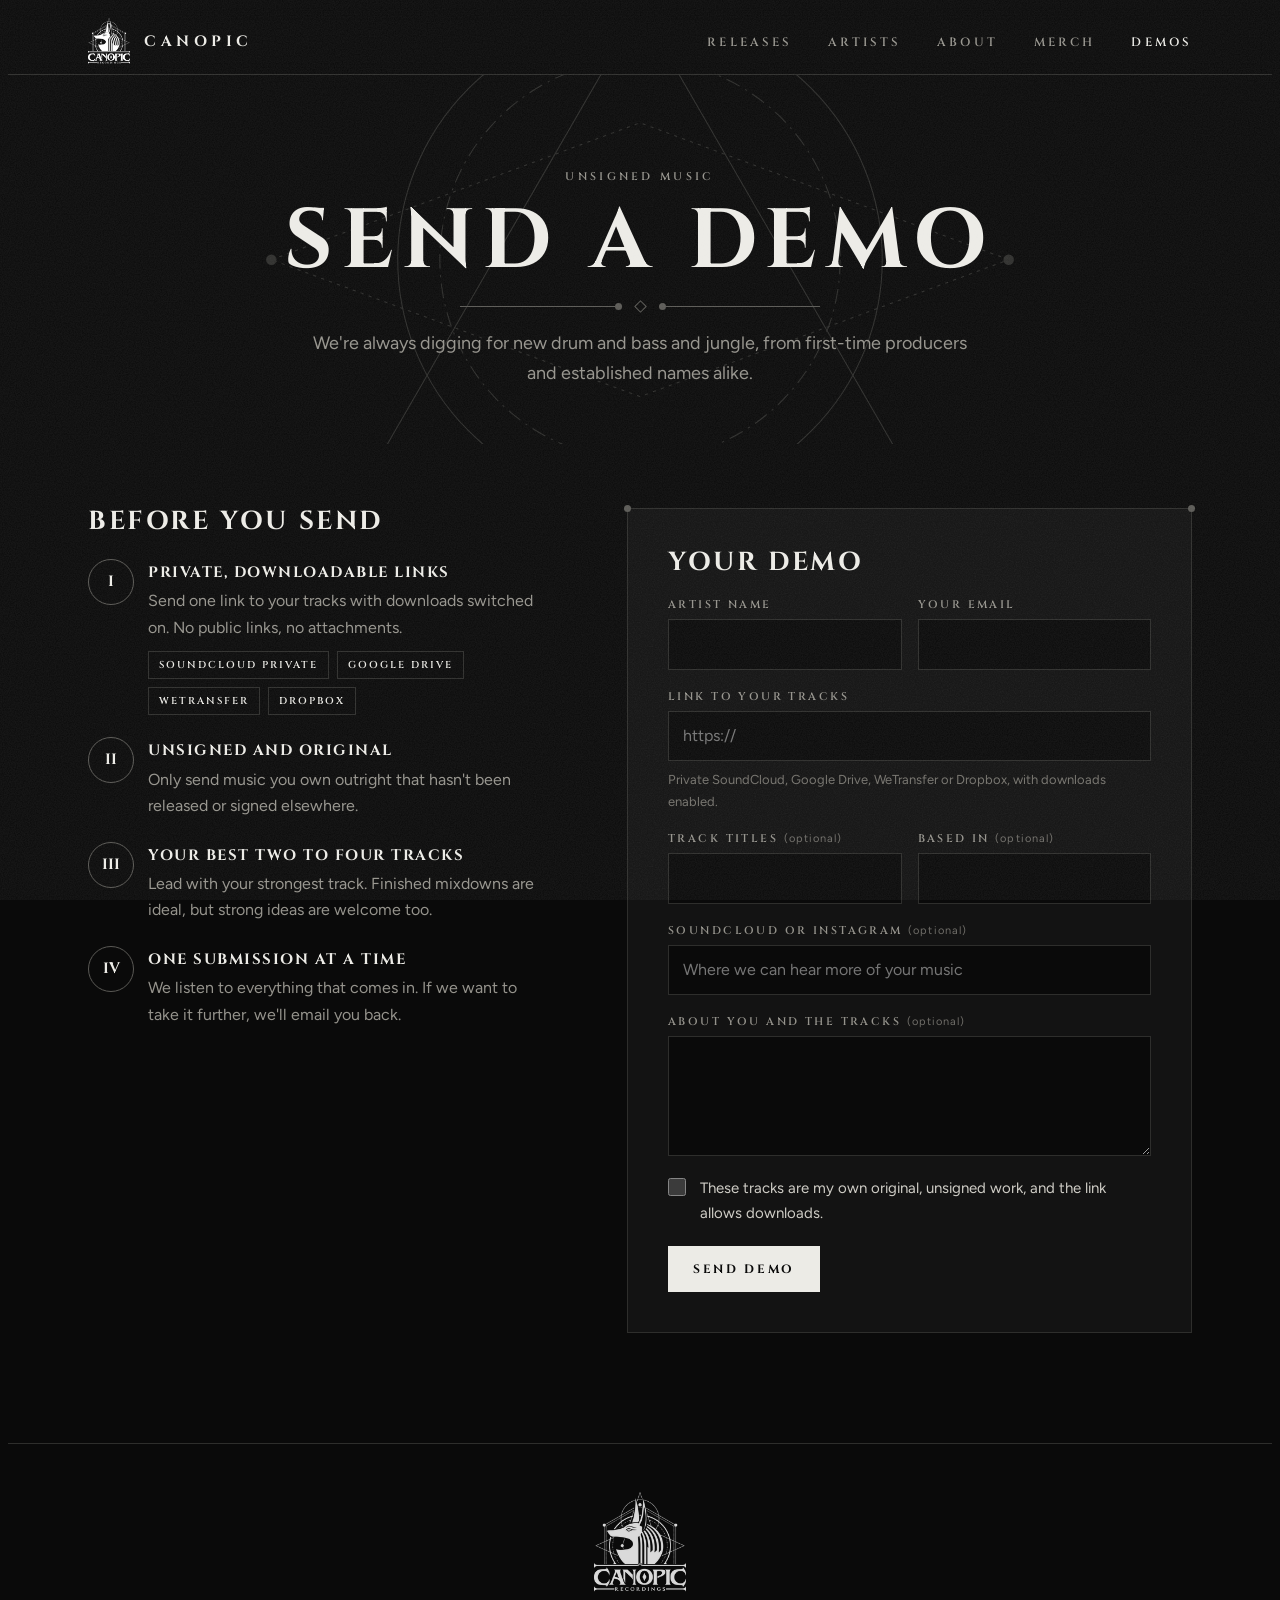
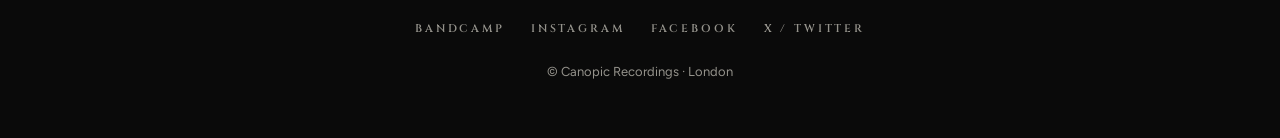
==== demos/index.html @ 383d0aff "Add demo submissions page New /demos/ page with submission guidelines and a form that forwards to th" ====
<!doctype html>
<html lang="en-GB">
<head>
<meta charset="utf-8">
<meta name="viewport" content="width=device-width, initial-scale=1, viewport-fit=cover">
<title>Send a Demo · Canopic Recordings</title>
<meta name="description" content="Send your drum and bass or jungle demo to Canopic Recordings.">
<meta property="og:title" content="Send a demo to Canopic Recordings">
<meta property="og:description" content="Unsigned drum and bass and jungle. Private download links only.">
<meta property="og:image" content="https://canopicrecordings.com/assets/share.jpg">
<meta property="og:url" content="https://canopicrecordings.com/demos/">
<meta name="twitter:card" content="summary_large_image">
<meta name="theme-color" content="#0a0a0a">
<link rel="icon" type="image/png" href="/assets/favicon.png">
<link rel="apple-touch-icon" href="/assets/apple-touch-icon.png">
<link rel="preconnect" href="https://fonts.googleapis.com">
<link rel="preconnect" href="https://fonts.gstatic.com" crossorigin>
<link rel="stylesheet" href="https://fonts.googleapis.com/css2?family=Cinzel:wght@400;600;700;800&family=Figtree:wght@400;500;600&display=swap">
<link rel="stylesheet" href="/assets/site.css">
<style>
.demo-hero { padding-block: clamp(48px, 8vw, 96px) clamp(32px, 5vw, 56px); text-align: center; position: relative; overflow: hidden; }
.demo-hero .geo { position: absolute; inset: 0; width: 100%; height: 100%; color: var(--line); pointer-events: none; }
.demo-hero .wrap { position: relative; display: grid; justify-items: center; gap: 18px; }
.demo-hero h1 { margin: 0; font: 700 clamp(40px, 7vw, 84px)/1 var(--display); text-transform: uppercase; letter-spacing: .1em; text-wrap: balance; }
.demo-hero p { margin: 0; max-width: 56ch; color: var(--ash); font-size: 18px; }
.demo-hero .rule { width: min(100%, 360px); }

.demo-grid { display: grid; grid-template-columns: minmax(0, .9fr) minmax(0, 1.1fr); gap: clamp(32px, 6vw, 80px); align-items: start; padding-block: clamp(32px, 5vw, 64px) clamp(64px, 9vw, 110px); }
.guide h2 { margin: 0 0 22px; font: 700 26px/1.1 var(--display); text-transform: uppercase; letter-spacing: .1em; }
.guide ol { list-style: none; margin: 0; padding: 0; display: grid; gap: 22px; counter-reset: g; }
.guide li { display: grid; grid-template-columns: 44px minmax(0, 1fr); gap: 16px; counter-increment: g; }
.guide li::before { content: counter(g, upper-roman); font: 700 15px/44px var(--display); text-align: center; width: 44px; height: 44px; border: 1px solid var(--line-hi); border-radius: 50%; color: var(--bone); }
.guide h3 { margin: 4px 0 6px; font: 700 15px/1.3 var(--display); letter-spacing: .1em; text-transform: uppercase; }
.guide p { margin: 0; color: var(--ash); }
.guide .ok-links { display: flex; flex-wrap: wrap; gap: 8px; margin-top: 10px; }
.guide .ok-links span { font: 600 10px/1 var(--display); letter-spacing: .2em; text-transform: uppercase; border: 1px solid var(--line); padding: 8px 10px; color: var(--bone); }

.demo-form { position: relative; border: 1px solid var(--line); background: var(--stone); padding: clamp(22px, 3.4vw, 40px); display: grid; gap: 20px; }
.demo-form::before, .demo-form::after { content: ""; position: absolute; width: 7px; height: 7px; border-radius: 50%; background: var(--line-hi); top: -4px; }
.demo-form::before { left: -4px; } .demo-form::after { right: -4px; }
.demo-form h2 { margin: 0; font: 700 26px/1.1 var(--display); text-transform: uppercase; letter-spacing: .1em; }
.row { display: grid; grid-template-columns: minmax(0, 1fr) minmax(0, 1fr); gap: 16px; }
.field { display: grid; gap: 8px; min-width: 0; }
.field label { font: 600 11px/1.2 var(--display); letter-spacing: .22em; text-transform: uppercase; color: var(--ash); }
.field label em { font-style: normal; color: #6f6d68; letter-spacing: .1em; text-transform: none; font-family: var(--body); font-weight: 400; }
.field input, .field textarea { width: 100%; font: 400 16px/1.4 var(--body); padding: 13px 14px; background: var(--ink); color: var(--bone); border: 1px solid var(--line); border-radius: 0; }
.field input:focus, .field textarea:focus { outline: 1px solid var(--bone); outline-offset: 0; border-color: var(--bone); }
.field textarea { min-height: 120px; resize: vertical; }
.field .hint { font-size: 13px; color: #74726c; margin: 0; }
.field.bad input { border-color: #b0544a; }
.field .err { font-size: 13px; color: #d9776c; margin: 0; }
.check { display: grid; grid-template-columns: 20px minmax(0, 1fr); gap: 12px; align-items: start; font-size: 15px; color: #cfcdc6; }
.check input { width: 18px; height: 18px; margin: 2px 0 0; accent-color: #ecebe6; }
.hp { position: absolute; left: -9999px; width: 1px; height: 1px; overflow: hidden; }
.demo-form .btn { justify-self: start; }
.demo-form .btn[disabled] { opacity: .5; cursor: wait; }
.status { margin: 0; font-size: 15px; }
.status.ok { color: var(--bone); border-left: 2px solid var(--bone); padding-left: 12px; }
.status.bad { color: #d9776c; }
.sent { display: grid; gap: 14px; justify-items: start; }
.sent h2 { margin: 0; }
.sent p { margin: 0; color: var(--ash); }

@media (max-width: 860px) { .demo-grid { grid-template-columns: minmax(0, 1fr); } }
@media (max-width: 520px) { .row { grid-template-columns: minmax(0, 1fr); } }
</style>
</head>
<body>

<header class="top">
  <div class="wrap">
    <a class="logo" href="/" aria-label="Canopic Recordings home">
      <img src="/assets/logo-white-sm.webp" alt="" width="160" height="174">
      <span>CANOPIC</span>
    </a>
    <nav aria-label="Main">
      <ul>
        <li><a href="/#releases">Releases</a></li>
        <li><a href="/#artists">Artists</a></li>
        <li><a href="/#about">About</a></li>
        <li><a href="https://canopicrecordings.bandcamp.com/merch">Merch</a></li>
        <li><a href="/demos/" aria-current="page" style="color:var(--bone)">Demos</a></li>
      </ul>
    </nav>
  </div>
</header>

<main>
  <section class="demo-hero">
    <svg class="geo" viewBox="0 0 1200 500" preserveAspectRatio="xMidYMid slice" aria-hidden="true">
      <g fill="none" stroke="currentColor" stroke-width="1">
        <circle cx="600" cy="250" r="230"/>
        <circle cx="600" cy="250" r="190" stroke-dasharray="14 6 2 6"/>
        <path d="M600 10 L860 460 L340 460 Z"/>
        <path d="M250 250 L600 120 L950 250 L600 380 Z" stroke-dasharray="3 5"/>
      </g>
      <g fill="currentColor"><circle cx="600" cy="10" r="5"/><circle cx="250" cy="250" r="5"/><circle cx="950" cy="250" r="5"/></g>
    </svg>
    <div class="wrap">
      <span class="tag">Unsigned music</span>
      <h1>Send a demo</h1>
      <div class="rule"><b></b><i></i><b></b></div>
      <p>We're always digging for new drum and bass and jungle, from first-time producers and established names alike.</p>
    </div>
  </section>

  <div class="wrap demo-grid">
    <section class="guide" aria-labelledby="guide-h">
      <h2 id="guide-h">Before you send</h2>
      <ol>
        <li><div><h3>Private, downloadable links</h3>
          <p>Send one link to your tracks with downloads switched on. No public links, no attachments.</p>
          <div class="ok-links"><span>SoundCloud private</span><span>Google Drive</span><span>WeTransfer</span><span>Dropbox</span></div></div></li>
        <li><div><h3>Unsigned and original</h3>
          <p>Only send music you own outright that hasn't been released or signed elsewhere.</p></div></li>
        <li><div><h3>Your best two to four tracks</h3>
          <p>Lead with your strongest track. Finished mixdowns are ideal, but strong ideas are welcome too.</p></div></li>
        <li><div><h3>One submission at a time</h3>
          <p>We listen to everything that comes in. If we want to take it further, we'll email you back.</p></div></li>
      </ol>
    </section>

    <form class="demo-form" id="demo-form" novalidate>
      <h2>Your demo</h2>
      <div class="row">
        <div class="field"><label for="artist">Artist name</label><input id="artist" name="artist_name" autocomplete="nickname" required></div>
        <div class="field"><label for="email">Your email</label><input id="email" name="email" type="email" autocomplete="email" required></div>
      </div>
      <div class="field">
        <label for="link">Link to your tracks</label>
        <input id="link" name="demo_link" type="url" inputmode="url" placeholder="https://" required>
        <p class="hint">Private SoundCloud, Google Drive, WeTransfer or Dropbox, with downloads enabled.</p>
      </div>
      <div class="row">
        <div class="field"><label for="tracks">Track titles <em>(optional)</em></label><input id="tracks" name="track_titles"></div>
        <div class="field"><label for="where">Based in <em>(optional)</em></label><input id="where" name="location" autocomplete="address-level2"></div>
      </div>
      <div class="field"><label for="socials">SoundCloud or Instagram <em>(optional)</em></label><input id="socials" name="socials" placeholder="Where we can hear more of your music"></div>
      <div class="field"><label for="msg">About you and the tracks <em>(optional)</em></label><textarea id="msg" name="message"></textarea></div>
      <label class="check"><input type="checkbox" id="own" name="confirmed_original_unsigned" value="Yes" required><span>These tracks are my own original, unsigned work, and the link allows downloads.</span></label>
      <input type="checkbox" name="botcheck" class="hp" tabindex="-1" autocomplete="off" aria-hidden="true">
      <button class="btn solid" type="submit" id="send">Send demo</button>
      <p class="status" id="status" role="status" hidden></p>
    </form>
  </div>
</main>

<footer>
  <div class="wrap">
    <img src="/assets/logo-white-sm.webp" alt="Canopic Recordings" width="160" height="174">
    <ul>
      <li><a href="https://canopicrecordings.bandcamp.com">Bandcamp</a></li>
      <li><a href="https://www.instagram.com/canopicrecordings/">Instagram</a></li>
      <li><a href="https://www.facebook.com/canopicrecs">Facebook</a></li>
      <li><a href="https://twitter.com/canopicrecs">X / Twitter</a></li>
    </ul>
    <span class="note">© Canopic Recordings · London</span>
  </div>
</footer>

<script>
// Submissions go through Web3Forms, which forwards them to the label inbox.
// The access key is an alias for the inbox and is safe to publish; the address itself never appears here.
const ACCESS_KEY = "";

const form = document.getElementById("demo-form");
const status = document.getElementById("status");
const btn = document.getElementById("send");

function say(text, kind) { status.textContent = text; status.className = "status " + kind; status.hidden = false; }
function mark(id, msg) {
  const f = document.getElementById(id).closest(".field");
  if (!f) return;
  f.classList.add("bad");
  if (!f.querySelector(".err")) { const p = document.createElement("p"); p.className = "err"; p.textContent = msg; f.appendChild(p); }
}
form.addEventListener("input", e => { const f = e.target.closest(".field"); if (f) { f.classList.remove("bad"); f.querySelector(".err")?.remove(); } });

form.addEventListener("submit", async e => {
  e.preventDefault();
  status.hidden = true;
  let ok = true;
  const v = id => document.getElementById(id).value.trim();
  if (!v("artist")) { mark("artist", "Add your artist name."); ok = false; }
  if (!/^\S+@\S+\.\S+$/.test(v("email"))) { mark("email", "Add an email address we can reply to."); ok = false; }
  if (!/^https?:\/\/\S+\.\S+/.test(v("link"))) { mark("link", "Paste the full link, starting with https://"); ok = false; }
  if (!document.getElementById("own").checked) { say("Tick the box to confirm the tracks are yours and unsigned.", "bad"); ok = false; }
  if (!ok) return;
  if (!ACCESS_KEY) { say("Demo submissions open very soon. Please check back shortly.", "bad"); return; }

  const data = Object.fromEntries(new FormData(form));
  data.access_key = ACCESS_KEY;
  data.subject = "Demo: " + data.artist_name;
  data.from_name = "Canopic website";
  data.replyto = data.email;
  btn.disabled = true; btn.textContent = "Sending…";
  try {
    const res = await fetch("https://api.web3forms.com/submit", { method: "POST", headers: { "Content-Type": "application/json", "Accept": "application/json" }, body: JSON.stringify(data) });
    const out = await res.json().catch(() => ({}));
    if (!res.ok || out.success === false) throw new Error(out.message || "send failed");
    form.innerHTML = `<div class="sent"><span class="tag">Received</span><h2>Thanks, ${data.artist_name.replace(/[<>&"]/g, "")}</h2><p>Your demo is with us. We listen to everything, and if we want to take it further we'll email you at the address you gave.</p><a class="btn ghost" href="/">Back to the label</a></div>`;
  } catch (err) {
    btn.disabled = false; btn.textContent = "Send demo";
    say("That didn't send. Check your connection and try again in a moment.", "bad");
  }
});
</script>
</body>
</html>
---- assets/site.css ----
/* Layout: the label's own sleeve. Black stone ground with grain, bone-white type, thin sacred-geometry linework from the logo (circles, triangles, dotted orbits, dot nodes), Cinzel capitals echoing RECORDINGS. Monochrome by design. */
:root {
  color-scheme: dark;
  --ink: #0a0a0a;
  --stone: #131313;
  --line: #2e2e2c;
  --line-hi: #5a5955;
  --bone: #ecebe6;
  --ash: #95938c;
  --display: "Cinzel", "Trajan Pro", "Times New Roman", serif;
  --body: "Figtree", "Helvetica Neue", Arial, sans-serif;
  --gutter: clamp(16px, 4vw, 48px);
  --grain: url("data:image/svg+xml;utf8,<svg xmlns='http://www.w3.org/2000/svg' width='220' height='220'><filter id='n'><feTurbulence type='fractalNoise' baseFrequency='.85' numOctaves='3' stitchTiles='stitch'/><feColorMatrix values='0 0 0 0 1  0 0 0 0 1  0 0 0 0 1  0 0 0 .07 0'/></filter><rect width='100%' height='100%' filter='url(%23n)'/></svg>");
}
* { box-sizing: border-box; }
body { background: var(--ink); color: var(--bone); font: 400 16px/1.65 var(--body); }
body::before { content: ""; position: fixed; inset: 0; background-image: var(--grain); pointer-events: none; z-index: 50; mix-blend-mode: screen; }
a { color: inherit; }
a:focus-visible, button:focus-visible, input:focus-visible { outline: 1px solid var(--bone); outline-offset: 4px; }
.wrap { max-width: 1200px; margin: 0 auto; padding-inline: var(--gutter); }
.caps { font-family: var(--display); text-transform: uppercase; letter-spacing: .32em; }

/* concept ribbon */

/* nav */
header.top { position: sticky; top: env(safe-area-inset-top, 0px); z-index: 10; background: rgba(10,10,10,.9); backdrop-filter: blur(8px); border-bottom: 1px solid var(--line); }
header.top .wrap { display: flex; align-items: center; justify-content: space-between; gap: 16px; padding-block: 10px; flex-wrap: wrap; }
.logo { display: flex; align-items: center; gap: 14px; text-decoration: none; }
.logo img { height: 46px; width: auto; }
.logo span { font: 700 15px/1 var(--display); letter-spacing: .3em; }
nav ul { display: flex; gap: clamp(16px, 3vw, 36px); list-style: none; margin: 0; padding: 0; flex-wrap: wrap; }
nav a { font: 600 12px/1 var(--display); letter-spacing: .26em; text-transform: uppercase; text-decoration: none; color: var(--ash); }
nav a:hover { color: var(--bone); }

/* divider: the banner rule from the logo, nodes at the ends, a diamond at the centre */
.rule { display: flex; align-items: center; gap: 0; color: var(--line-hi); }
.rule::before, .rule::after { content: ""; flex: 1; height: 1px; background: currentColor; }
.rule i { width: 9px; height: 9px; border: 1px solid currentColor; transform: rotate(45deg); margin: 0 14px; flex: none; }
.rule b { width: 7px; height: 7px; border-radius: 50%; background: currentColor; flex: none; }

/* hero */
.hero { position: relative; overflow: hidden; padding-block: clamp(40px, 7vw, 88px); }
.hero .geo { position: absolute; inset: 0; width: 100%; height: 100%; color: var(--line); pointer-events: none; }
.hero-grid { position: relative; display: grid; grid-template-columns: minmax(0, 1.1fr) minmax(0, 1fr); gap: clamp(32px, 6vw, 80px); align-items: center; }
.hero-logo { width: min(100%, 420px); height: auto; display: block; filter: drop-shadow(0 0 40px rgba(0,0,0,.9)); }
.eyebrow { font: 600 12px/1 var(--display); letter-spacing: .34em; text-transform: uppercase; color: var(--ash); margin: 0 0 28px; }
.lede { max-width: 50ch; color: var(--ash); font-size: 18px; margin: 32px 0 0; text-wrap: pretty; }
.cta-row { display: flex; flex-wrap: wrap; gap: 12px; margin-top: 30px; }
.btn { display: inline-flex; align-items: center; justify-content: center; gap: 10px; font: 700 12px/1 var(--display); letter-spacing: .22em; text-transform: uppercase; padding: 16px 24px; text-decoration: none; border: 1px solid var(--bone); cursor: pointer; transition: background .2s, color .2s; }
.btn.solid { background: var(--bone); color: var(--ink); }
.btn.solid:hover { background: transparent; color: var(--bone); }
.btn.ghost { background: transparent; color: var(--bone); }
.btn.ghost:hover { background: var(--bone); color: var(--ink); }

/* featured release */
.feature { position: relative; background: var(--stone); border: 1px solid var(--line); padding: 18px; display: grid; gap: 18px; }
.feature::before, .feature::after { content: ""; position: absolute; width: 7px; height: 7px; border-radius: 50%; background: var(--line-hi); top: -4px; }
.feature::before { left: -4px; } .feature::after { right: -4px; }
.feature-art { width: 100%; height: auto; aspect-ratio: 1; object-fit: cover; display: block; max-width: 100%; }
.bc-player { border: 0; width: 100%; height: 180px; display: block; }
.feature-meta { display: flex; justify-content: space-between; align-items: end; gap: 14px; flex-wrap: wrap; }
.feature-meta h2 { margin: 6px 0 0; font: 700 28px/1.1 var(--display); letter-spacing: .06em; text-transform: uppercase; }
.feature-meta p { margin: 4px 0 0; color: var(--ash); }
.tag { font: 600 11px/1 var(--display); letter-spacing: .3em; text-transform: uppercase; color: var(--ash); }
.note { font: 400 13px/1.5 var(--body); color: var(--ash); margin: 0; }

/* sections */
section.block { padding-block: clamp(56px, 8vw, 100px); }
.sec-head { display: grid; justify-items: center; text-align: center; gap: 14px; margin-bottom: 44px; }
.sec-head h2 { margin: 0; font: 700 clamp(32px, 5vw, 56px)/1 var(--display); text-transform: uppercase; letter-spacing: .12em; text-wrap: balance; }
.sec-head p { margin: 0; color: var(--ash); max-width: 54ch; }
.sec-head .rule { width: min(100%, 360px); }

/* filters */
.filters { display: flex; gap: 8px; flex-wrap: wrap; justify-content: center; margin-bottom: 36px; }
.chip { font: 600 11px/1 var(--display); letter-spacing: .24em; text-transform: uppercase; padding: 12px 16px; background: transparent; color: var(--ash); border: 1px solid var(--line); cursor: pointer; }
.chip:hover { color: var(--bone); border-color: var(--line-hi); }
.chip[aria-pressed="true"] { color: var(--ink); background: var(--bone); border-color: var(--bone); }

/* release grid */
.grid { display: grid; grid-template-columns: repeat(auto-fill, minmax(min(100%, 220px), 1fr)); gap: clamp(18px, 2.6vw, 32px); }
.rel { display: grid; gap: 14px; text-decoration: none; align-content: start; }
.rel .art { position: relative; aspect-ratio: 1; max-width: 100%; overflow: hidden; background: var(--stone); border: 1px solid var(--line); }
.rel img, .rel canvas { width: 100%; height: 100%; object-fit: cover; display: block; transition: transform .5s ease, filter .5s ease; filter: grayscale(.15) brightness(.92); }
.rel .buy { position: absolute; left: 0; right: 0; bottom: 0; background: var(--bone); color: var(--ink); font: 700 11px/1 var(--display); letter-spacing: .24em; text-transform: uppercase; padding: 12px; text-align: center; transform: translateY(100%); transition: transform .25s ease; }
.rel:hover img, .rel:focus-visible img, .rel:hover canvas, .rel:focus-visible canvas { transform: scale(1.04); filter: none; }
.rel:hover .buy, .rel:focus-visible .buy { transform: none; }
.rel h3 { margin: 0; font: 700 17px/1.25 var(--display); text-transform: uppercase; letter-spacing: .06em; text-wrap: balance; }
.rel p { margin: 4px 0 0; color: var(--ash); font-size: 14px; }
.rel .kind { font: 600 10px/1 var(--display); letter-spacing: .3em; text-transform: uppercase; color: var(--ash); }
@media (hover: none) { .rel .buy { transform: none; } }

/* artists */
.roster { list-style: none; margin: 0 auto; padding: 0; display: flex; flex-wrap: wrap; justify-content: center; align-items: center; gap: 10px 0; max-width: 1000px; }
.roster li { display: flex; align-items: center; font: 600 clamp(22px, 3.6vw, 42px)/1.2 var(--display); text-transform: uppercase; letter-spacing: .08em; }
.roster li:not(:last-child)::after { content: ""; width: .22em; height: .22em; border: 1px solid var(--line-hi); transform: rotate(45deg); margin: 0 .7em; }
.roster a { text-decoration: none; color: var(--ash); transition: color .2s; }
.roster a:hover { color: var(--bone); }

/* about + newsletter */
.two { display: grid; grid-template-columns: minmax(0, 1fr) minmax(0, 1fr); gap: clamp(32px, 6vw, 80px); align-items: start; }
.about-h { margin: 18px 0 26px; font: 700 clamp(32px, 5vw, 56px)/1 var(--display); text-transform: uppercase; letter-spacing: .12em; }
.about p { font-size: 18px; max-width: 56ch; margin: 0 0 16px; color: #cfcdc6; }
.about .place { font: 600 12px/1 var(--display); letter-spacing: .34em; text-transform: uppercase; color: var(--ash); margin: 0; }
.signup { position: relative; border: 1px solid var(--line); background: var(--stone); padding: clamp(24px, 3vw, 40px); display: grid; gap: 16px; }
.signup h3 { margin: 0; font: 700 28px/1.1 var(--display); text-transform: uppercase; letter-spacing: .1em; }
.signup p { margin: 0; color: var(--ash); }
.signup form { display: flex; gap: 8px; flex-wrap: wrap; }
.signup label { flex-basis: 100%; font: 600 11px/1 var(--display); letter-spacing: .26em; text-transform: uppercase; color: var(--ash); }
.signup input { flex: 1 1 200px; min-width: 0; font: 400 16px/1 var(--body); padding: 14px; background: var(--ink); color: var(--bone); border: 1px solid var(--line); }
.signup input::placeholder { color: #5d5c58; }
.ok { color: var(--bone); font-size: 14px; }

/* footer */
footer { padding-block: 48px; color: var(--ash); border-top: 1px solid var(--line); }
footer .wrap { display: grid; justify-items: center; gap: 22px; text-align: center; }
footer img { width: 92px; height: auto; opacity: .85; }
footer ul { display: flex; gap: 26px; list-style: none; margin: 0; padding: 0; flex-wrap: wrap; justify-content: center; }
footer a { text-decoration: none; font: 600 11px/1 var(--display); letter-spacing: .26em; text-transform: uppercase; }
footer a:hover { color: var(--bone); }

@media (max-width: 860px) {
  .hero-grid, .two { grid-template-columns: minmax(0, 1fr); }
  .hero-copy { display: grid; justify-items: center; text-align: center; }
  .hero-logo { width: min(100%, 320px); }
  .cta-row { justify-content: center; }
}
@media (max-width: 520px) { .logo span { display: none; } }
@media (prefers-reduced-motion: reduce) {
    .rel img, .rel canvas, .rel .buy { transition: none; }
}
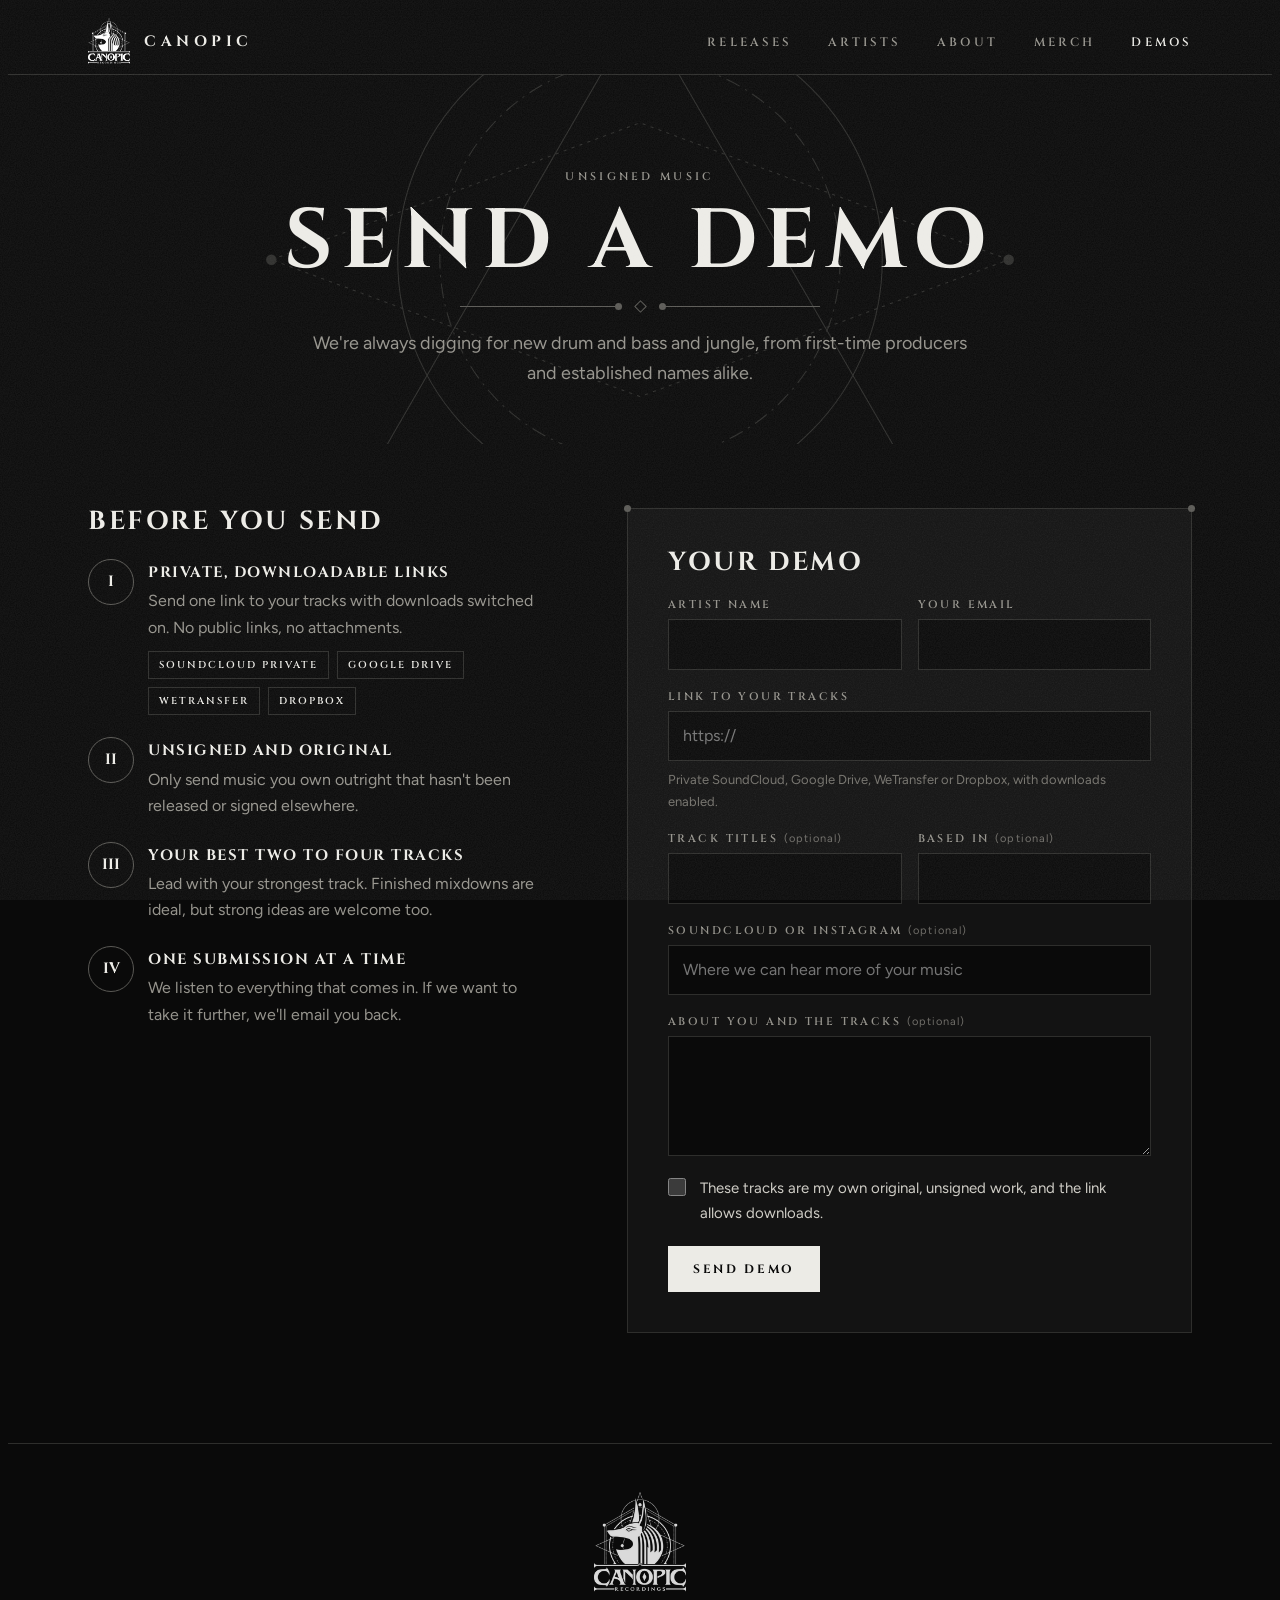
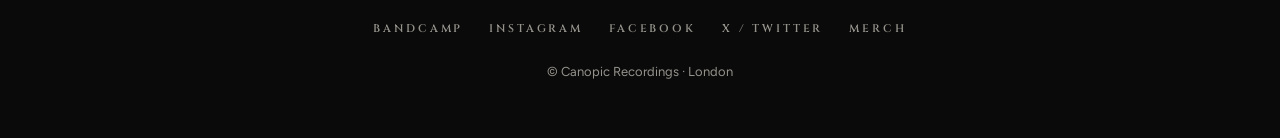
==== commit 59254f0f: "Add merch page New /merch/ page listing Bandcamp merch in the site's style: a single product shows a" ====
--- a/demos/index.html
+++ b/demos/index.html
@@ -78,7 +78,7 @@
         <li><a href="/#releases">Releases</a></li>
         <li><a href="/#artists">Artists</a></li>
         <li><a href="/#about">About</a></li>
-        <li><a href="https://canopicrecordings.bandcamp.com/merch">Merch</a></li>
+        <li><a href="/merch/">Merch</a></li>
         <li><a href="/demos/" aria-current="page" style="color:var(--bone)">Demos</a></li>
       </ul>
     </nav>
@@ -153,6 +153,7 @@
       <li><a href="https://www.instagram.com/canopicrecordings/">Instagram</a></li>
       <li><a href="https://www.facebook.com/canopicrecs">Facebook</a></li>
       <li><a href="https://twitter.com/canopicrecs">X / Twitter</a></li>
+      <li><a href="/merch/">Merch</a></li>
     </ul>
     <span class="note">© Canopic Recordings · London</span>
   </div>
@@ -161,7 +162,7 @@
 <script>
 // Submissions go through Web3Forms, which forwards them to the label inbox.
 // The access key is an alias for the inbox and is safe to publish; the address itself never appears here.
-const ACCESS_KEY = "";
+const ACCESS_KEY = "6c65a9f8-6f6e-41a8-bc76-ddb1ce89697c";
 
 const form = document.getElementById("demo-form");
 const status = document.getElementById("status");
--- a/assets/site.css
+++ b/assets/site.css
@@ -57,7 +57,25 @@
 .feature::before, .feature::after { content: ""; position: absolute; width: 7px; height: 7px; border-radius: 50%; background: var(--line-hi); top: -4px; }
 .feature::before { left: -4px; } .feature::after { right: -4px; }
 .feature-art { width: 100%; height: auto; aspect-ratio: 1; object-fit: cover; display: block; max-width: 100%; }
-.bc-player { border: 0; width: 100%; height: 180px; display: block; }
+.soon-art { position: relative; }
+.soon-stamp { position: absolute; top: 14px; left: 14px; background: var(--ink); color: var(--bone); border: 1px solid var(--bone); font: 700 11px/1 var(--display); letter-spacing: .3em; text-transform: uppercase; padding: 10px 12px; }
+.soon-copy { margin: 0; color: var(--ash); border-top: 1px solid var(--line); padding-top: 16px; }
+
+/* latest release strip */
+.latest-wrap { padding-block: 0 clamp(40px, 6vw, 72px); }
+.latest { position: relative; display: grid; grid-template-columns: 120px minmax(0, 290px) minmax(0, 1fr) auto; gap: 24px; align-items: center; background: var(--stone); border: 1px solid var(--line); padding: 14px; }
+.latest::before, .latest::after { content: ""; position: absolute; width: 7px; height: 7px; border-radius: 50%; background: var(--line-hi); top: 50%; margin-top: -4px; }
+.latest::before { left: -4px; } .latest::after { right: -4px; }
+.latest-art { width: 120px; height: 120px; object-fit: cover; display: block; }
+.latest-meta h2 { margin: 8px 0 0; font: 700 22px/1.1 var(--display); letter-spacing: .06em; text-transform: uppercase; }
+.latest-meta p { margin: 4px 0 0; color: var(--ash); }
+.latest-player { border: 0; width: 100%; height: 120px; display: block; min-width: 0; }
+@media (max-width: 1000px) {
+  .latest { grid-template-columns: 96px minmax(0, 1fr); }
+  .latest-art { width: 96px; height: 96px; }
+  .latest-player { grid-column: 1 / -1; }
+  .latest-buy { grid-column: 1 / -1; }
+}
 .feature-meta { display: flex; justify-content: space-between; align-items: end; gap: 14px; flex-wrap: wrap; }
 .feature-meta h2 { margin: 6px 0 0; font: 700 28px/1.1 var(--display); letter-spacing: .06em; text-transform: uppercase; }
 .feature-meta p { margin: 4px 0 0; color: var(--ash); }
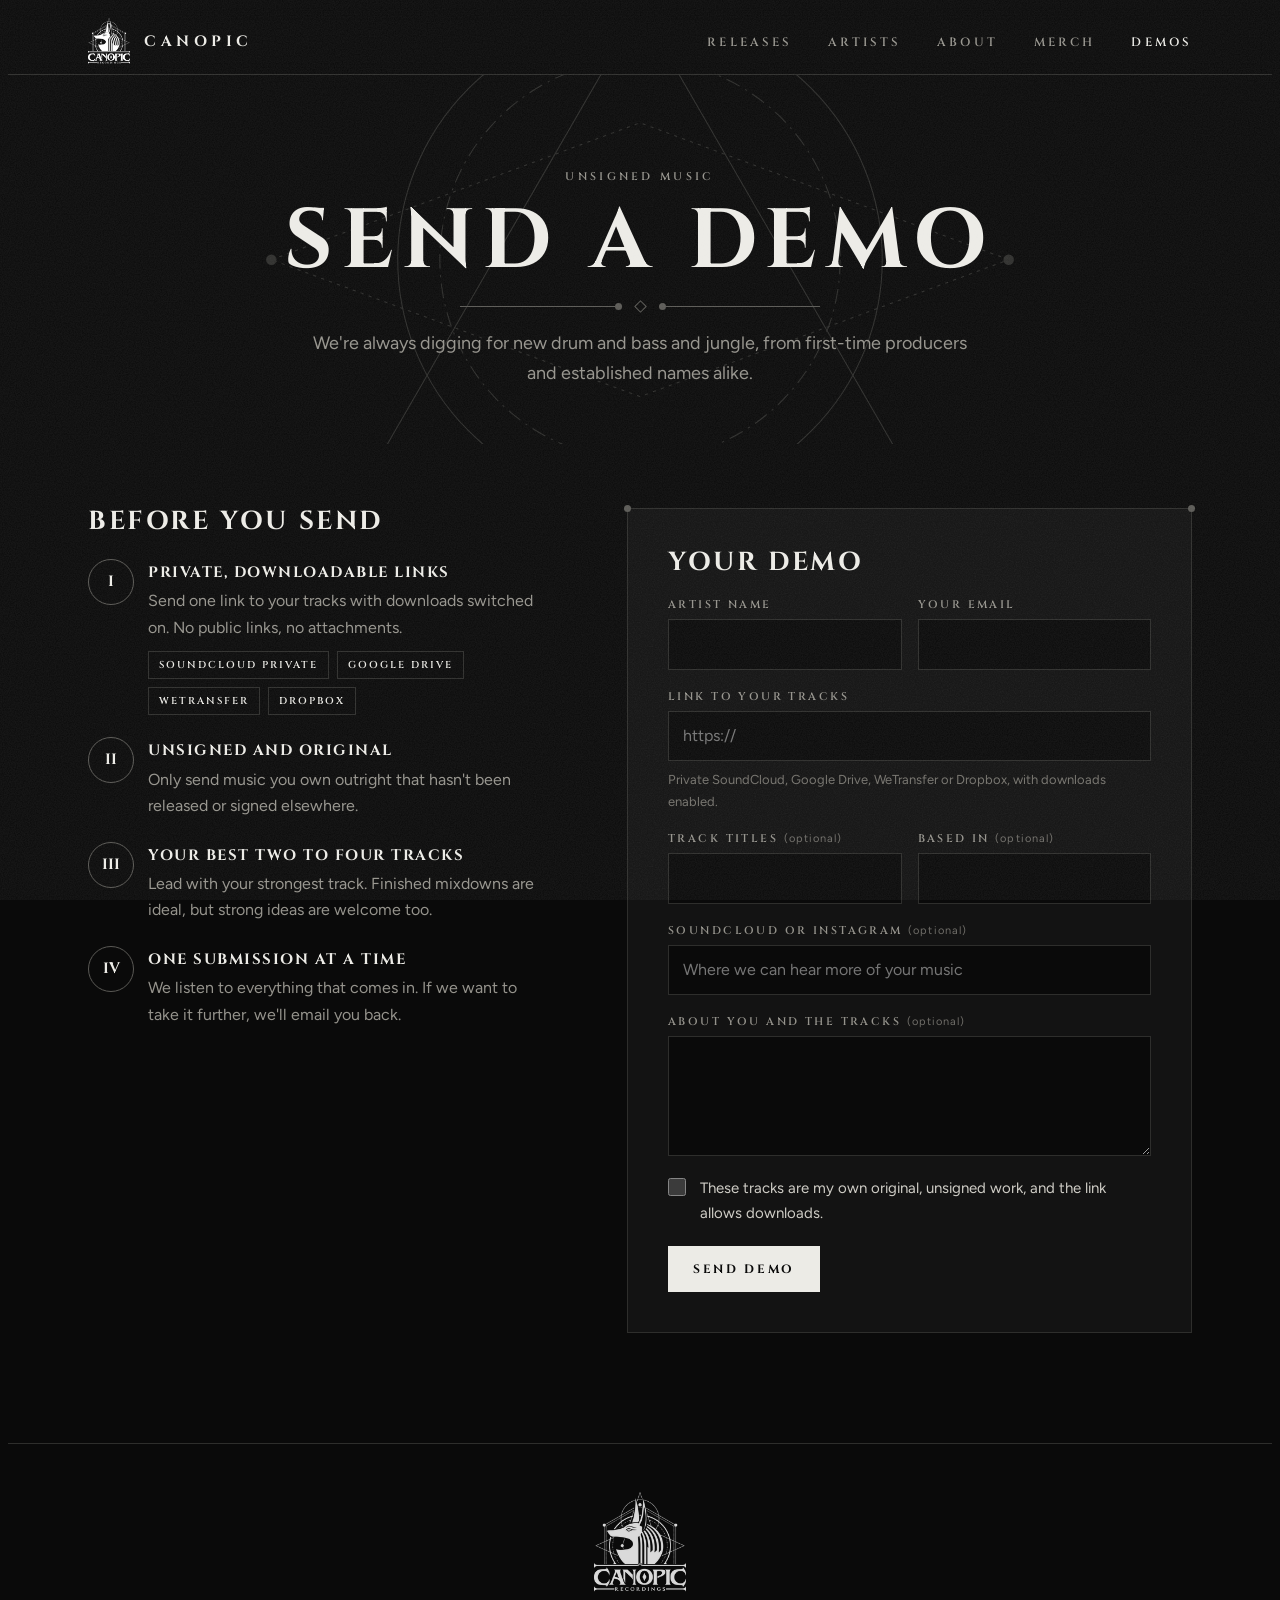
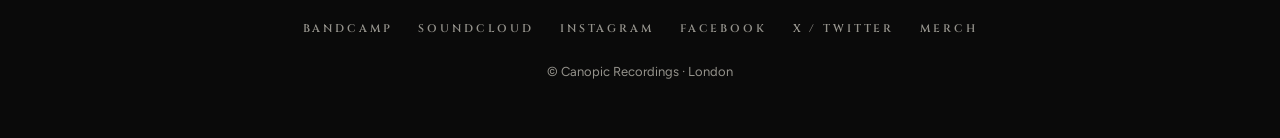
==== commit 111ef869: "Add SoundCloud link to the footer Links to the Aura - Canopic profile on every page.  Co-Authored-By" ====
--- a/demos/index.html
+++ b/demos/index.html
@@ -150,6 +150,7 @@
     <img src="/assets/logo-white-sm.webp" alt="Canopic Recordings" width="160" height="174">
     <ul>
       <li><a href="https://canopicrecordings.bandcamp.com">Bandcamp</a></li>
+      <li><a href="https://soundcloud.com/canopicrecs">SoundCloud</a></li>
       <li><a href="https://www.instagram.com/canopicrecordings/">Instagram</a></li>
       <li><a href="https://www.facebook.com/canopicrecs">Facebook</a></li>
       <li><a href="https://twitter.com/canopicrecs">X / Twitter</a></li>
